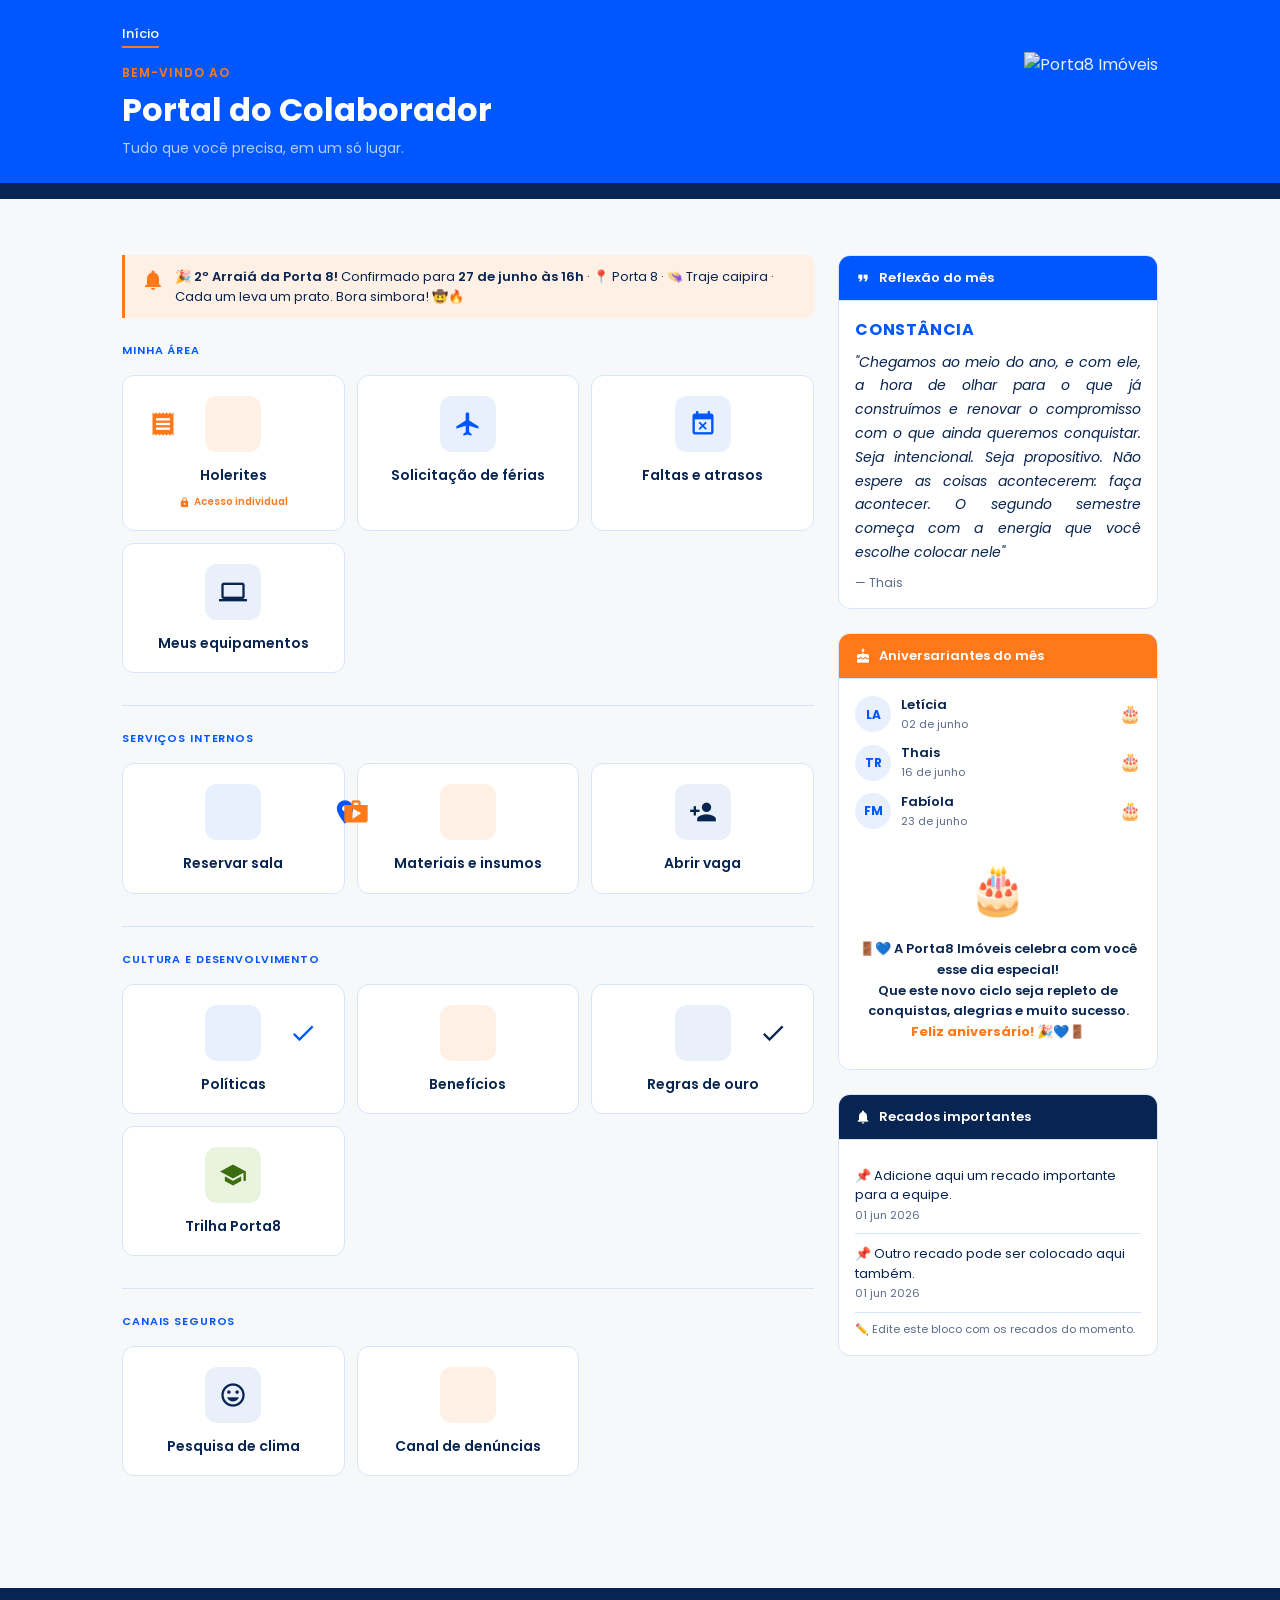
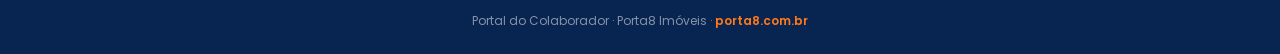
==== index.html @ c378df8f "Update index.html" ====
<!DOCTYPE html>
<html lang="pt-BR">
<head>
  <meta charset="UTF-8">
  <meta name="viewport" content="width=device-width, initial-scale=1.0">
  <title>Portal do Colaborador · Porta8 Imóveis</title>
  <link rel="stylesheet" href="assets/style.css">
  <link href="https://fonts.googleapis.com/icon?family=Material+Icons" rel="stylesheet">
</head>
<body>

<div class="hero">
  <div class="container" style="padding-top:0; padding-bottom:0; display:flex; align-items:center; justify-content:space-between;">
    <div>
      <div class="nav-links" style="margin-bottom:1rem;">
        <a href="index.html" class="active" style="color:#fff; font-size:13px; font-weight:500; text-decoration:none; border-bottom: 2px solid var(--laranja); padding-bottom:2px;">Início</a>
      </div>
      <div class="hero-eyebrow">Bem-vindo ao</div>
      <div class="hero-title">Portal do Colaborador</div>
      <div class="hero-sub">Tudo que você precisa, em um só lugar.</div>
    </div>
    <img src="assets/logo-branca.png" alt="Porta8 Imóveis" style="height:80px; opacity:0.9;">
  </div>
</div>
<div class="quick-bar">
</div>

<div class="container">

  <div style="display: grid; grid-template-columns: 1fr 320px; gap: 1.5rem; align-items: start; margin-top: 1.5rem;">

    <!-- COLUNA PRINCIPAL -->
    <div>

      <!-- AVISO -->
      <div class="aviso">
        <span class="material-icons aviso-icon">notifications</span>
        <div class="aviso-text">
          <strong>🎉 2º Arraiá da Porta 8!</strong> Confirmado para <strong>27 de junho às 16h</strong> · 📍 Porta 8 · 👒 Traje caipira · Cada um leva um prato. Bora simbora! 🤠🔥
        </div>
      </div>

      <!-- MINHA ÁREA -->
      <div class="section-label">Minha área</div>
      <div class="cards-grid">
        <a href="pages/holerites.html" class="card">
          <div class="card-icon laranja"><span class="material-icons">receipt_long</span></div>
          <div class="card-title">Holerites</div>
          <div class="card-badge"><span class="material-icons" style="font-size:11px;">lock</span> Acesso individual</div>
        </a>
        <a href="pages/ferias.html" class="card">
          <div class="card-icon azul"><span class="material-icons">flight</span></div>
          <div class="card-title">Solicitação de férias</div>
        </a>
        <a href="pages/ausencias.html" class="card">
          <div class="card-icon azul"><span class="material-icons">event_busy</span></div>
          <div class="card-title">Faltas e atrasos</div>
        </a>
        <a href="pages/equipamentos.html" class="card">
          <div class="card-icon marinho"><span class="material-icons">laptop</span></div>
          <div class="card-title">Meus equipamentos</div>
        </a>
      </div>

      <div class="divider"></div>

      <!-- SERVIÇOS -->
      <div class="section-label">Serviços internos</div>
      <div class="cards-grid">
        <a href="pages/sala.html" class="card">
          <div class="card-icon azul"><span class="material-icons">meeting_room</span></div>
          <div class="card-title">Reservar sala</div>
        </a>
        <a href="pages/materiais.html" class="card">
          <div class="card-icon laranja"><span class="material-icons">shopping_bag</span></div>
          <div class="card-title">Materiais e insumos</div>
        </a>
        <a href="pages/vaga.html" class="card">
          <div class="card-icon marinho"><span class="material-icons">person_add</span></div>
          <div class="card-title">Abrir vaga</div>
        </a>
      </div>

      <div class="divider"></div>

      <!-- CULTURA -->
      <div class="section-label">Cultura e desenvolvimento</div>
      <div class="cards-grid">
        <a href="pages/politicas.html" class="card">
          <div class="card-icon azul"><span class="material-icons">fact_check</span></div>
          <div class="card-title">Políticas</div>
        </a>
        <a href="pages/beneficios.html" class="card">
          <div class="card-icon laranja"><span class="material-icons">volunteer_activism</span></div>
          <div class="card-title">Benefícios</div>
        </a>
        <a href="pages/regras.html" class="card">
          <div class="card-icon marinho"><span class="material-icons">fact_check</span></div>
          <div class="card-title">Regras de ouro</div>
        </a>
        <a href="pages/trilha.html" class="card">
          <div class="card-icon verde"><span class="material-icons">school</span></div>
          <div class="card-title">Trilha Porta8</div>
        </a>
      </div>

      <div class="divider"></div>

      <!-- CANAIS SEGUROS -->
      <div class="section-label">Canais seguros</div>
      <div class="cards-grid">
        <a href="pages/clima.html" class="card">
          <div class="card-icon marinho"><span class="material-icons">mood</span></div>
          <div class="card-title">Pesquisa de clima</div>
        </a>
        <a href="pages/denuncia.html" class="card">
          <div class="card-icon laranja"><span class="material-icons">campaign</span></div>
          <div class="card-title">Canal de denúncias</div>
        </a>
      </div>

    </div>

    <!-- SIDEBAR -->
    <div style="display: flex; flex-direction: column; gap: 12px;">

      <!-- REFLEXÃO DO MÊS -->
      <div class="widget">
        <div class="widget-header azul">
          <span class="material-icons" style="font-size:16px;">format_quote</span>
          <span class="widget-title">Reflexão do mês</span>
        </div>
        <div class="widget-body">
          <p style="font-size:16px; font-weight:700; color:var(--azul); margin-bottom:8px; text-transform:uppercase; letter-spacing:0.05em;">Constância</p>
          <p style="font-style: italic; color: var(--marinho); font-size: 14px; line-height: 1.7; margin-bottom: 8px; text-align: justify;">
            "Chegamos ao meio do ano, e com ele, a hora de olhar para o que já construímos e renovar o compromisso com o que ainda queremos conquistar. Seja intencional. Seja propositivo. Não espere as coisas acontecerem: faça acontecer. O segundo semestre começa com a energia que você escolhe colocar nele"
          </p>
          <p style="font-size: 12px; color: var(--texto-secundario);">— Thais</p>
        </div>
      </div>

      <!-- ANIVERSARIANTES -->
      <div class="widget">
        <div class="widget-header laranja">
          <span class="material-icons" style="font-size:16px;">cake</span>
          <span class="widget-title">Aniversariantes do mês</span>
        </div>
        <div class="widget-body">
          <div class="aniv-list">
            <div class="aniv-item">
  <div class="aniv-avatar">LA</div>
  <div class="aniv-info">
    <div class="aniv-nome">Letícia</div>
    <div class="aniv-data">02 de junho</div>
  </div>
  <span class="aniv-bolo">🎂</span>
</div>
<div class="aniv-item">
  <div class="aniv-avatar">TR</div>
  <div class="aniv-info">
    <div class="aniv-nome">Thais</div>
    <div class="aniv-data">16 de junho</div>
  </div>
  <span class="aniv-bolo">🎂</span>
</div>
<div class="aniv-item">
  <div class="aniv-avatar">FM</div>
  <div class="aniv-info">
    <div class="aniv-nome">Fabíola</div>
    <div class="aniv-data">23 de junho</div>
  </div>
  <span class="aniv-bolo">🎂</span>
</div>
          <div style="text-align:center; margin-top:12px;">
  <div style="font-size:48px; margin-bottom:10px;">🎂</div>
  <p style="font-size:13px; color:var(--marinho); font-weight:600; line-height:1.6;">
    🚪💙 A Porta8 Imóveis celebra com você esse dia especial!<br>
    Que este novo ciclo seja repleto de conquistas, alegrias e muito sucesso.<br>
    <span style="color:var(--laranja); font-weight:700;">Feliz aniversário! 🎉💙🚪</span>
  </p>
</div>
  </p>
</div>
        </div>
      </div>

      <!-- RECADOS -->
      <div class="widget">
        <div class="widget-header marinho">
          <span class="material-icons" style="font-size:16px;">notifications</span>
          <span class="widget-title">Recados importantes</span>
        </div>
        <div class="widget-body">
          <div class="recado-item">
            <div>📌 Adicione aqui um recado importante para a equipe.</div>
            <div class="recado-data">01 jun 2026</div>
          </div>
          <div class="recado-item">
            <div>📌 Outro recado pode ser colocado aqui também.</div>
            <div class="recado-data">01 jun 2026</div>
          </div>
          <p style="font-size: 11px; color: var(--texto-secundario); margin-top: 8px;">✏️ Edite este bloco com os recados do momento.</p>
        </div>
      </div>

    </div>
  </div>

</div>

<div class="footer">
  Portal do Colaborador · Porta8 Imóveis · <a href="https://www.porta8.com.br" target="_blank">porta8.com.br</a>
</div>

</body>
</html>
---- assets/style.css ----
@import url('https://fonts.googleapis.com/css2?family=Poppins:wght@400;500;600;700&display=swap');

*, *::before, *::after { box-sizing: border-box; margin: 0; padding: 0; }

:root {
  --azul: #0057FF;
  --laranja: #FF791A;
  --marinho: #082450;
  --cinza-claro: #F7F8FA;
  --azul-claro: #C6D7FB;
  --azul-medio: #E8EFFD;
  --laranja-claro: #FFF0E6;
  --texto: #082450;
  --texto-secundario: #5A6B8A;
  --borda: #D8E4FC;
  --radius: 12px;
  --radius-sm: 8px;
}

body {
  font-family: 'Poppins', sans-serif;
  background: var(--cinza-claro);
  color: var(--texto);
  min-height: 100vh;
}

/* NAV */
.nav {
  background: var(--azul);
  padding: 0 2rem;
  display: flex;
  align-items: center;
  justify-content: flex-start;
  gap: 2rem;
  height: 64px;
  position: sticky;
  top: 0;
  z-index: 100;
}

.nav-logo img { height: 36px; max-width: 120px; object-fit: contain; }

.nav-links { display: flex; gap: 2rem; }
.nav-links a {
  color: rgba(255,255,255,0.85);
  text-decoration: none;
  font-size: 13px;
  font-weight: 500;
  transition: color 0.2s;
}
.nav-links a:hover { color: #fff; }
.nav-links a.active { color: #fff; border-bottom: 2px solid var(--laranja); padding-bottom: 2px; }

.nav-right { display: flex; align-items: center; gap: 12px; margin-left: auto; }
.nav-label { color: rgba(255,255,255,0.7); font-size: 12px; }

/* HERO */
.hero {
  background: var(--azul);
  padding: 1.5rem 2rem;
  color: #fff;
}
.hero-eyebrow { color: var(--laranja); font-size: 12px; font-weight: 600; text-transform: uppercase; letter-spacing: 0.08em; margin-bottom: 8px; }
.hero-title { font-size: 2rem; font-weight: 700; line-height: 1.25; margin-bottom: 8px; }
.hero-sub { color: rgba(255,255,255,0.7); font-size: 14px; }

/* CARDS RÁPIDOS */
.quick-bar {
  background: var(--marinho);
  padding: 0.5rem 2rem;
  display: flex;
  gap: 10px;
  flex-wrap: wrap;
}
.quick-btn {
  background: rgba(255,255,255,0.1);
  color: #fff;
  border: 1px solid rgba(255,255,255,0.2);
  border-radius: 20px;
  padding: 6px 16px;
  font-size: 12px;
  font-weight: 600;
  font-family: 'Poppins', sans-serif;
  cursor: pointer;
  text-decoration: none;
  transition: background 0.2s;
  display: inline-flex;
  align-items: center;
  gap: 6px;
}
.quick-btn:hover { background: rgba(255,255,255,0.2); }
.quick-btn.destaque { background: var(--laranja); border-color: var(--laranja); }

/* CONTENT */
.container { max-width: 1100px; margin: 0 auto; padding: 2rem; }

.section-label {
  font-size: 11px;
  font-weight: 600;
  color: var(--azul);
  text-transform: uppercase;
  letter-spacing: 0.08em;
  margin-bottom: 1rem;
}

/* GRID DE CARDS */
.cards-grid {
  display: grid;
  grid-template-columns: repeat(auto-fill, minmax(200px, 1fr));
  gap: 12px;
  margin-bottom: 2rem;
}

.card {
  background: #fff;
  border-radius: var(--radius);
  border: 1px solid var(--borda);
  padding: 1.25rem;
  text-decoration: none;
  color: var(--texto);
  display: flex;
  flex-direction: column;
  align-items: center;
  text-align: center;
  gap: 10px;
  transition: border-color 0.2s, transform 0.15s;
  cursor: pointer;
}
.card:hover { border-color: var(--azul); transform: translateY(-2px); }

.card-icon {
  width: 56px;
  height: 56px;
  border-radius: 12px;
  display: flex;
  align-items: center;
  justify-content: center;
  font-size: 28px;
  margin-bottom: 4px;
}
.card-icon .material-icons { font-size: 28px; }
.card-icon.azul { background: var(--azul-medio); color: var(--azul); }
.card-icon.laranja { background: var(--laranja-claro); color: var(--laranja); }
.card-icon.marinho { background: #EAF0FA; color: var(--marinho); }
.card-icon.verde { background: #EAF3DE; color: #3B6D11; }

.card-title { font-size: 14px; font-weight: 600; color: var(--marinho); line-height: 1.3; }
.card-desc { font-size: 12px; color: var(--texto-secundario); line-height: 1.5; }
.card-badge {
  display: inline-flex;
  align-items: center;
  gap: 4px;
  font-size: 10px;
  font-weight: 600;
  color: var(--laranja);
  margin-top: auto;
}

/* AVISO */
.aviso {
  background: var(--laranja-claro);
  border-left: 3px solid var(--laranja);
  border-radius: 0 var(--radius-sm) var(--radius-sm) 0;
  padding: 12px 16px;
  margin-bottom: 1.5rem;
  display: flex;
  align-items: flex-start;
  gap: 10px;
}
.aviso-icon { color: var(--laranja); font-size: 18px; margin-top: 1px; flex-shrink: 0; }
.aviso-text { font-size: 13px; color: var(--marinho); line-height: 1.5; }
.aviso-text strong { font-weight: 600; }

/* DIVIDER */
.divider { height: 1px; background: var(--borda); margin: 1.5rem 0; }

/* WIDGET */
.widget {
  background: #fff;
  border-radius: var(--radius);
  border: 1px solid var(--borda);
  overflow: hidden;
  margin-bottom: 12px;
}
.widget-header {
  padding: 12px 16px;
  display: flex;
  align-items: center;
  gap: 8px;
  border-bottom: 1px solid var(--borda);
}
.widget-header.azul { background: var(--azul); color: #fff; }
.widget-header.laranja { background: var(--laranja); color: #fff; }
.widget-header.marinho { background: var(--marinho); color: #fff; }
.widget-title { font-size: 13px; font-weight: 600; }
.widget-body { padding: 16px; font-size: 13px; color: var(--texto-secundario); line-height: 1.6; }

/* ANIVERSARIANTES */
.aniv-list { display: flex; flex-direction: column; gap: 10px; }
.aniv-item { display: flex; align-items: center; gap: 10px; }
.aniv-avatar {
  width: 36px; height: 36px; border-radius: 50%;
  background: var(--azul-medio); color: var(--azul);
  display: flex; align-items: center; justify-content: center;
  font-size: 12px; font-weight: 700; flex-shrink: 0;
}
.aniv-info { flex: 1; }
.aniv-nome { font-size: 13px; font-weight: 600; color: var(--marinho); }
.aniv-data { font-size: 11px; color: var(--texto-secundario); }
.aniv-bolo { font-size: 18px; }

/* RECADO */
.recado-item {
  padding: 10px 0;
  border-bottom: 1px solid var(--borda);
  font-size: 13px;
  color: var(--texto);
  line-height: 1.5;
}
.recado-item:last-child { border-bottom: none; padding-bottom: 0; }
.recado-data { font-size: 11px; color: var(--texto-secundario); margin-top: 2px; }

/* FOOTER */
.footer {
  background: var(--marinho);
  color: rgba(255,255,255,0.5);
  text-align: center;
  padding: 1.5rem;
  font-size: 12px;
  margin-top: 3rem;
}
.footer a { color: var(--laranja); text-decoration: none; font-weight: 600; }

/* PAGE HEADER */
.page-header {
  background: var(--azul);
  padding: 2rem;
  color: #fff;
}
.page-header h1 { font-size: 1.5rem; font-weight: 700; margin-bottom: 4px; }
.page-header p { color: rgba(255,255,255,0.7); font-size: 13px; }
.breadcrumb { font-size: 12px; color: rgba(255,255,255,0.5); margin-bottom: 8px; }
.breadcrumb a { color: rgba(255,255,255,0.7); text-decoration: none; }
.breadcrumb a:hover { color: #fff; }

/* FORM EMBED */
.form-wrap {
  background: #fff;
  border-radius: var(--radius);
  border: 1px solid var(--borda);
  overflow: hidden;
}
.form-wrap iframe { display: block; width: 100%; border: none; }

/* POLITICAS */
.politica-item {
  background: #fff;
  border-radius: var(--radius);
  border: 1px solid var(--borda);
  padding: 1.25rem;
  margin-bottom: 10px;
  display: flex;
  align-items: center;
  gap: 14px;
  text-decoration: none;
  color: var(--texto);
  transition: border-color 0.2s;
}
.politica-item:hover { border-color: var(--azul); }
.politica-icon { color: var(--azul); font-size: 24px; flex-shrink: 0; }
.politica-title { font-size: 14px; font-weight: 600; color: var(--marinho); }
.politica-desc { font-size: 12px; color: var(--texto-secundario); margin-top: 2px; }

/* BENEFICIO */
.beneficio-card {
  background: #fff;
  border-radius: var(--radius);
  border: 1px solid var(--borda);
  padding: 1.5rem;
  display: flex;
  gap: 16px;
  align-items: flex-start;
  margin-bottom: 12px;
}
.beneficio-icon {
  width: 48px; height: 48px;
  border-radius: 12px;
  background: var(--azul-medio);
  color: var(--azul);
  display: flex; align-items: center; justify-content: center;
  font-size: 22px;
  flex-shrink: 0;
}
.beneficio-icon.laranja { background: var(--laranja-claro); color: var(--laranja); }
.beneficio-title { font-size: 15px; font-weight: 600; color: var(--marinho); margin-bottom: 4px; }
.beneficio-text { font-size: 13px; color: var(--texto-secundario); line-height: 1.6; }

/* REGRAS */
.regra-item {
  background: #fff;
  border-radius: var(--radius);
  border: 1px solid var(--borda);
  padding: 1.25rem 1.5rem;
  margin-bottom: 10px;
  display: flex;
  gap: 14px;
  align-items: flex-start;
}
.regra-num {
  min-width: 32px; height: 32px;
  background: var(--azul);
  color: #fff;
  border-radius: 50%;
  display: flex; align-items: center; justify-content: center;
  font-size: 13px;
  font-weight: 700;
  flex-shrink: 0;
}
.regra-title { font-size: 14px; font-weight: 600; color: var(--marinho); margin-bottom: 4px; }
.regra-text { font-size: 13px; color: var(--texto-secundario); line-height: 1.6; }

/* TRILHA */
.curso-card {
  background: #fff;
  border-radius: var(--radius);
  border: 1px solid var(--borda);
  padding: 1.25rem;
  display: flex;
  gap: 14px;
  align-items: center;
  text-decoration: none;
  color: var(--texto);
  margin-bottom: 10px;
  transition: border-color 0.2s;
}
.curso-card:hover { border-color: var(--azul); }
.curso-icon { color: var(--azul); font-size: 22px; flex-shrink: 0; }
.curso-title { font-size: 14px; font-weight: 600; color: var(--marinho); }
.curso-plataforma { font-size: 12px; color: var(--texto-secundario); }
.curso-arrow { margin-left: auto; color: var(--azul); font-size: 18px; }

/* HOLERITE */
.holerite-info {
  background: var(--azul-medio);
  border-radius: var(--radius);
  padding: 1.5rem;
  margin-bottom: 1.5rem;
  display: flex;
  gap: 14px;
  align-items: flex-start;
}
.holerite-icon { color: var(--azul); font-size: 28px; flex-shrink: 0; }
.holerite-title { font-size: 15px; font-weight: 600; color: var(--marinho); margin-bottom: 4px; }
.holerite-text { font-size: 13px; color: var(--texto-secundario); line-height: 1.6; }

.btn-primary {
  background: var(--azul);
  color: #fff;
  border: none;
  border-radius: var(--radius-sm);
  padding: 12px 24px;
  font-size: 14px;
  font-weight: 600;
  font-family: 'Poppins', sans-serif;
  cursor: pointer;
  text-decoration: none;
  display: inline-flex;
  align-items: center;
  gap: 8px;
  transition: opacity 0.2s;
}
.btn-primary:hover { opacity: 0.9; }

.btn-laranja {
  background: var(--laranja);
  color: #fff;
  border: none;
  border-radius: var(--radius-sm);
  padding: 12px 24px;
  font-size: 14px;
  font-weight: 600;
  font-family: 'Poppins', sans-serif;
  cursor: pointer;
  text-decoration: none;
  display: inline-flex;
  align-items: center;
  gap: 8px;
  transition: opacity 0.2s;
}
.btn-laranja:hover { opacity: 0.9; }

/* SIDEBAR LAYOUT */
.layout-2col { display: grid; grid-template-columns: 1fr 320px; gap: 1.5rem; align-items: start; }
@media (max-width: 768px) { .layout-2col { grid-template-columns: 1fr; } .nav-links { display: none; } }
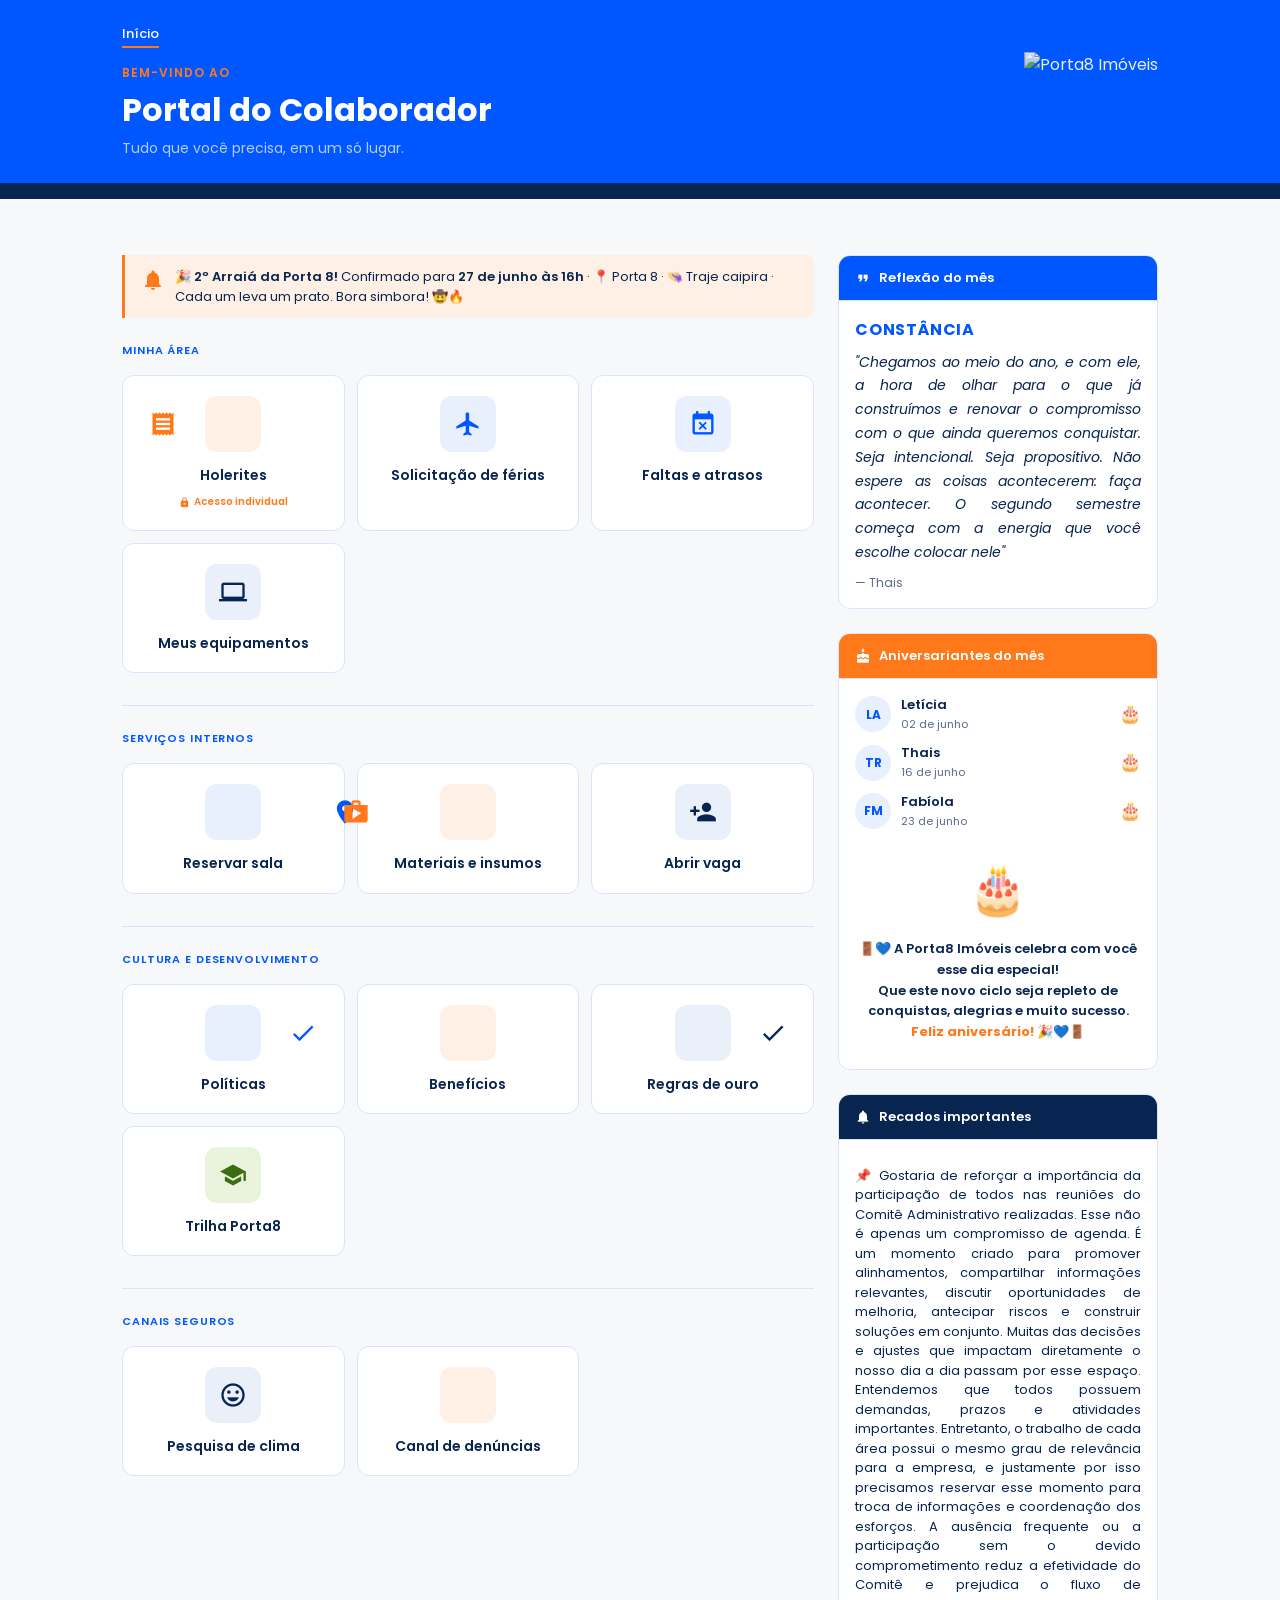
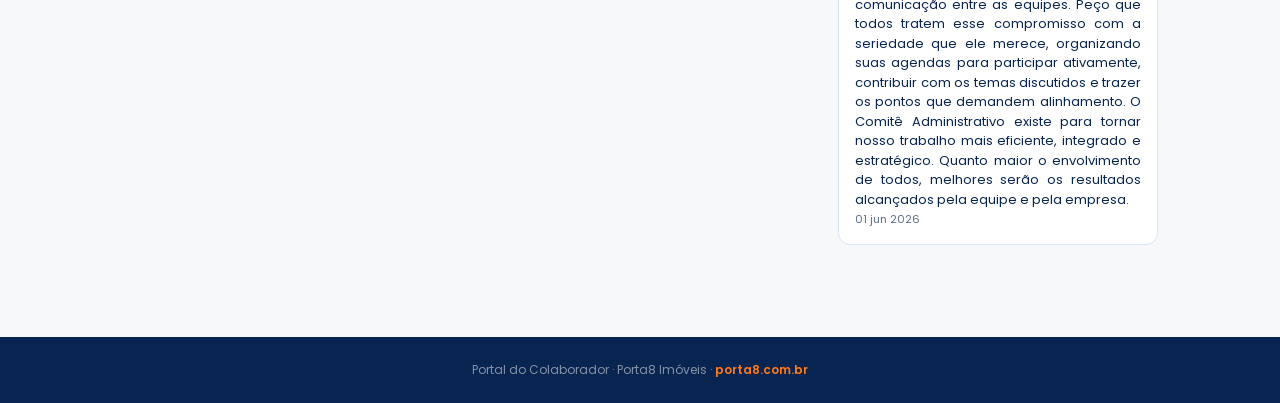
==== commit 728660a1: "Update index.html" ====
--- a/index.html
+++ b/index.html
@@ -19,7 +19,7 @@
       <div class="hero-title">Portal do Colaborador</div>
       <div class="hero-sub">Tudo que você precisa, em um só lugar.</div>
     </div>
-    <img src="assets/logo-branca.png" alt="Porta8 Imóveis" style="height:80px; opacity:0.9;">
+    <img src="assets/logo-branca (1).png" alt="Porta8 Imóveis" style="height:80px; opacity:0.9;">
   </div>
 </div>
 <div class="quick-bar">
@@ -192,14 +192,16 @@
         </div>
         <div class="widget-body">
           <div class="recado-item">
-            <div>📌 Adicione aqui um recado importante para a equipe.</div>
+            <div style="text-align: justify;">📌 Gostaria de reforçar a importância da participação de todos nas reuniões do Comitê Administrativo realizadas.
+
+Esse não é apenas um compromisso de agenda. É um momento criado para promover alinhamentos, compartilhar informações relevantes, discutir oportunidades de melhoria, antecipar riscos e construir soluções em conjunto. Muitas das decisões e ajustes que impactam diretamente o nosso dia a dia passam por esse espaço.
+Entendemos que todos possuem demandas, prazos e atividades importantes. Entretanto, o trabalho de cada área possui o mesmo grau de relevância para a empresa, e justamente por isso precisamos reservar esse momento para troca de informações e coordenação dos esforços.
+A ausência frequente ou a participação sem o devido comprometimento reduz a efetividade do Comitê e prejudica o fluxo de comunicação entre as equipes.
+Peço que todos tratem esse compromisso com a seriedade que ele merece, organizando suas agendas para participar ativamente, contribuir com os temas discutidos e trazer os pontos que demandem alinhamento.
+O Comitê Administrativo existe para tornar nosso trabalho mais eficiente, integrado e estratégico. Quanto maior o envolvimento de todos, melhores serão os resultados alcançados pela equipe e pela empresa.</div>
             <div class="recado-data">01 jun 2026</div>
           </div>
-          <div class="recado-item">
-            <div>📌 Outro recado pode ser colocado aqui também.</div>
-            <div class="recado-data">01 jun 2026</div>
-          </div>
-          <p style="font-size: 11px; color: var(--texto-secundario); margin-top: 8px;">✏️ Edite este bloco com os recados do momento.</p>
+          
         </div>
       </div>
 
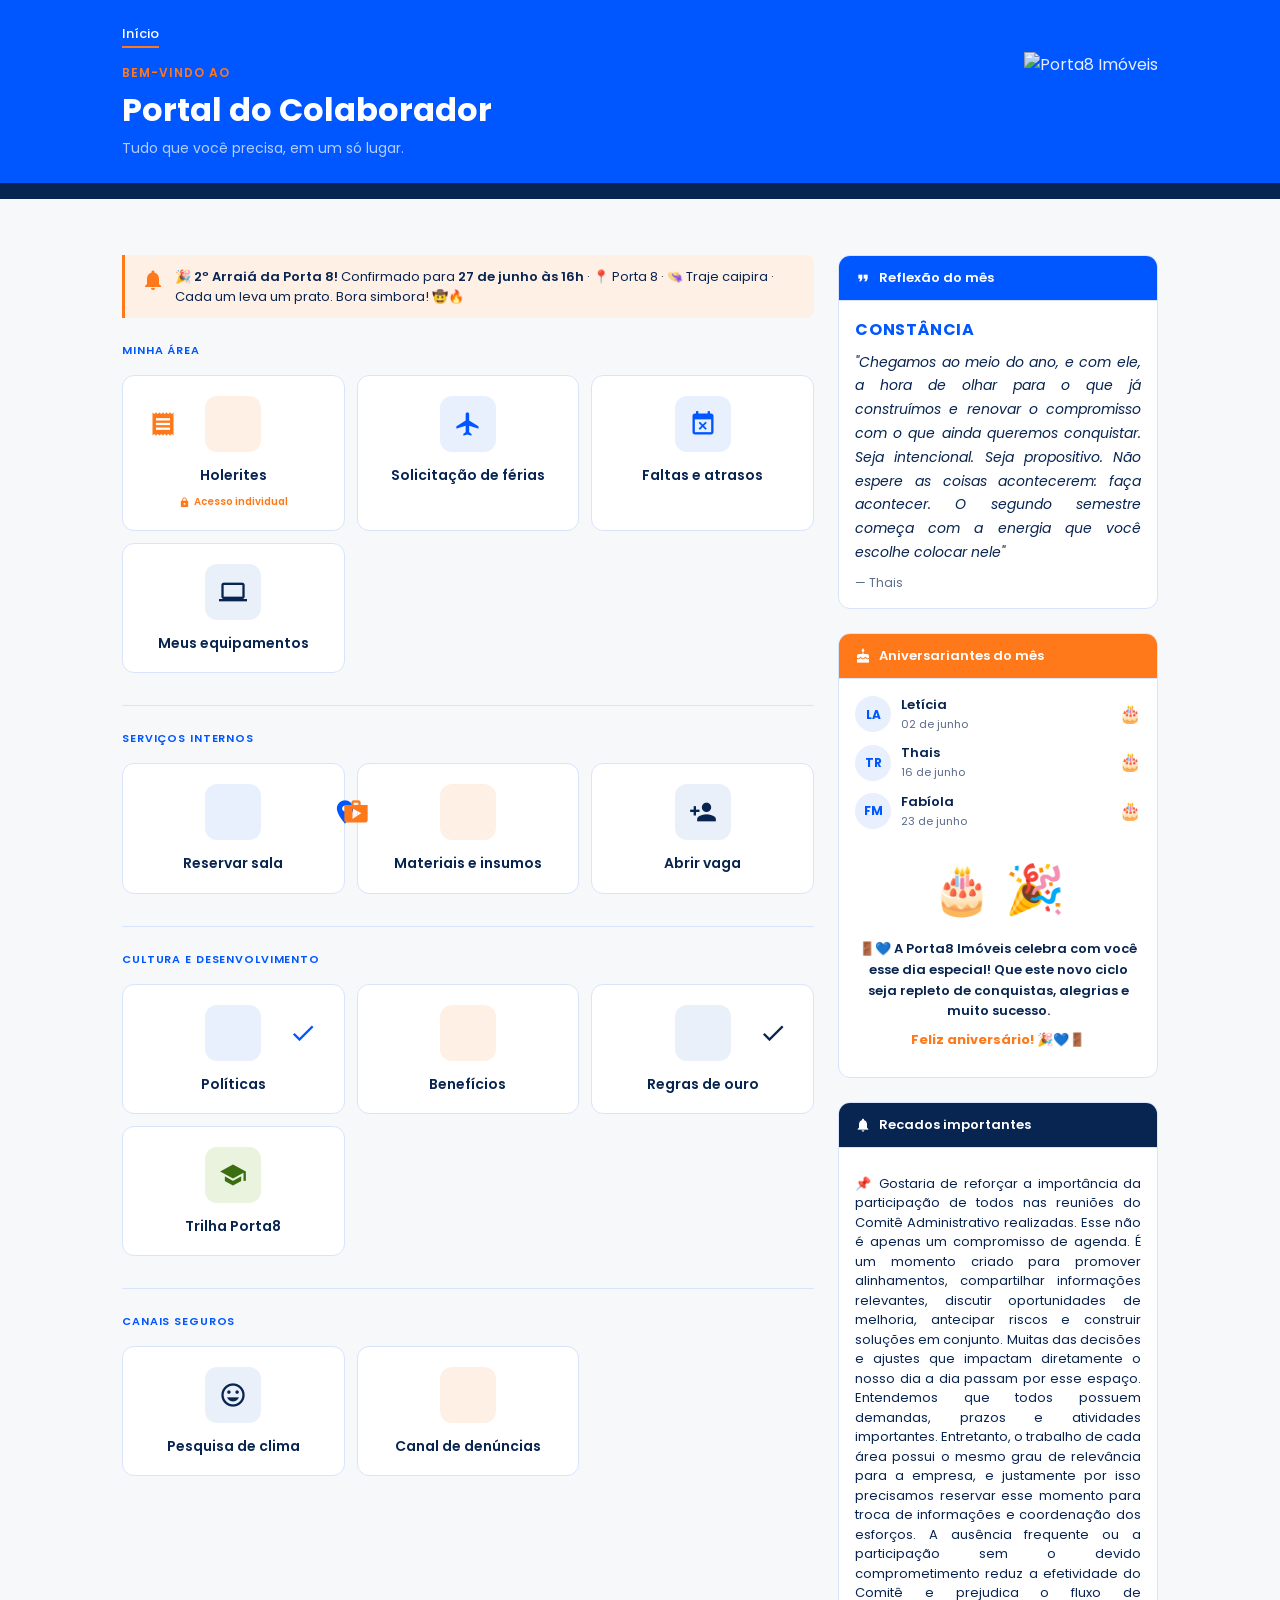
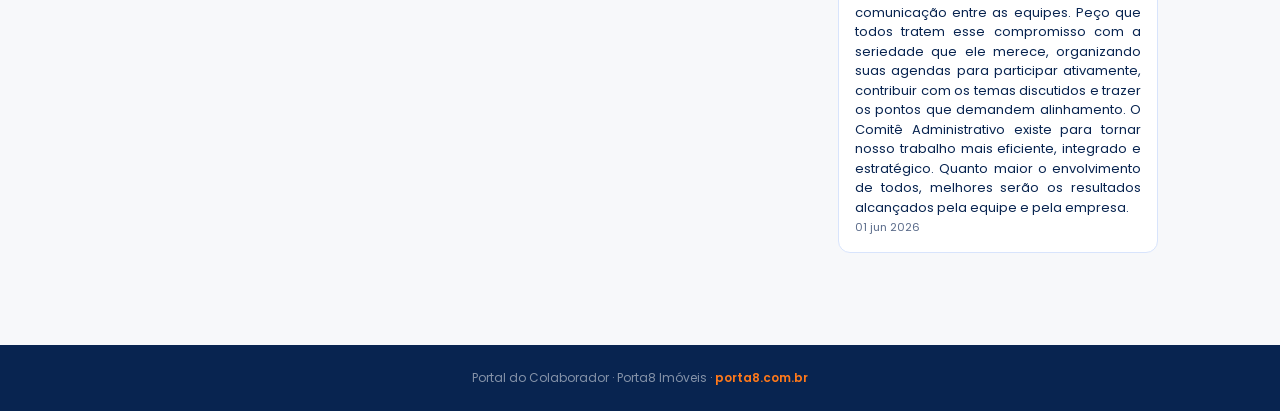
==== commit e13edc95: "Update index.html" ====
--- a/index.html
+++ b/index.html
@@ -172,12 +172,11 @@
   <span class="aniv-bolo">🎂</span>
 </div>
           <div style="text-align:center; margin-top:12px;">
-  <div style="font-size:48px; margin-bottom:10px;">🎂</div>
+  <div style="font-size:48px; margin-bottom:10px;">🎂 🎉 </div>
   <p style="font-size:13px; color:var(--marinho); font-weight:600; line-height:1.6;">
-    🚪💙 A Porta8 Imóveis celebra com você esse dia especial!<br>
-    Que este novo ciclo seja repleto de conquistas, alegrias e muito sucesso.<br>
-    <span style="color:var(--laranja); font-weight:700;">Feliz aniversário! 🎉💙🚪</span>
-  </p>
+  🚪💙 A Porta8 Imóveis celebra com você esse dia especial! Que este novo ciclo seja repleto de conquistas, alegrias e muito sucesso.
+</p>
+<p style="font-size:13px; font-weight:700; color:var(--laranja); text-align:center; margin-top:8px;">Feliz aniversário! 🎉💙🚪</p>
 </div>
   </p>
 </div>
@@ -193,11 +192,9 @@
         <div class="widget-body">
           <div class="recado-item">
             <div style="text-align: justify;">📌 Gostaria de reforçar a importância da participação de todos nas reuniões do Comitê Administrativo realizadas.
-
 Esse não é apenas um compromisso de agenda. É um momento criado para promover alinhamentos, compartilhar informações relevantes, discutir oportunidades de melhoria, antecipar riscos e construir soluções em conjunto. Muitas das decisões e ajustes que impactam diretamente o nosso dia a dia passam por esse espaço.
 Entendemos que todos possuem demandas, prazos e atividades importantes. Entretanto, o trabalho de cada área possui o mesmo grau de relevância para a empresa, e justamente por isso precisamos reservar esse momento para troca de informações e coordenação dos esforços.
-A ausência frequente ou a participação sem o devido comprometimento reduz a efetividade do Comitê e prejudica o fluxo de comunicação entre as equipes.
-Peço que todos tratem esse compromisso com a seriedade que ele merece, organizando suas agendas para participar ativamente, contribuir com os temas discutidos e trazer os pontos que demandem alinhamento.
+A ausência frequente ou a participação sem o devido comprometimento reduz a efetividade do Comitê e prejudica o fluxo de comunicação entre as equipes. Peço que todos tratem esse compromisso com a seriedade que ele merece, organizando suas agendas para participar ativamente, contribuir com os temas discutidos e trazer os pontos que demandem alinhamento.
 O Comitê Administrativo existe para tornar nosso trabalho mais eficiente, integrado e estratégico. Quanto maior o envolvimento de todos, melhores serão os resultados alcançados pela equipe e pela empresa.</div>
             <div class="recado-data">01 jun 2026</div>
           </div>
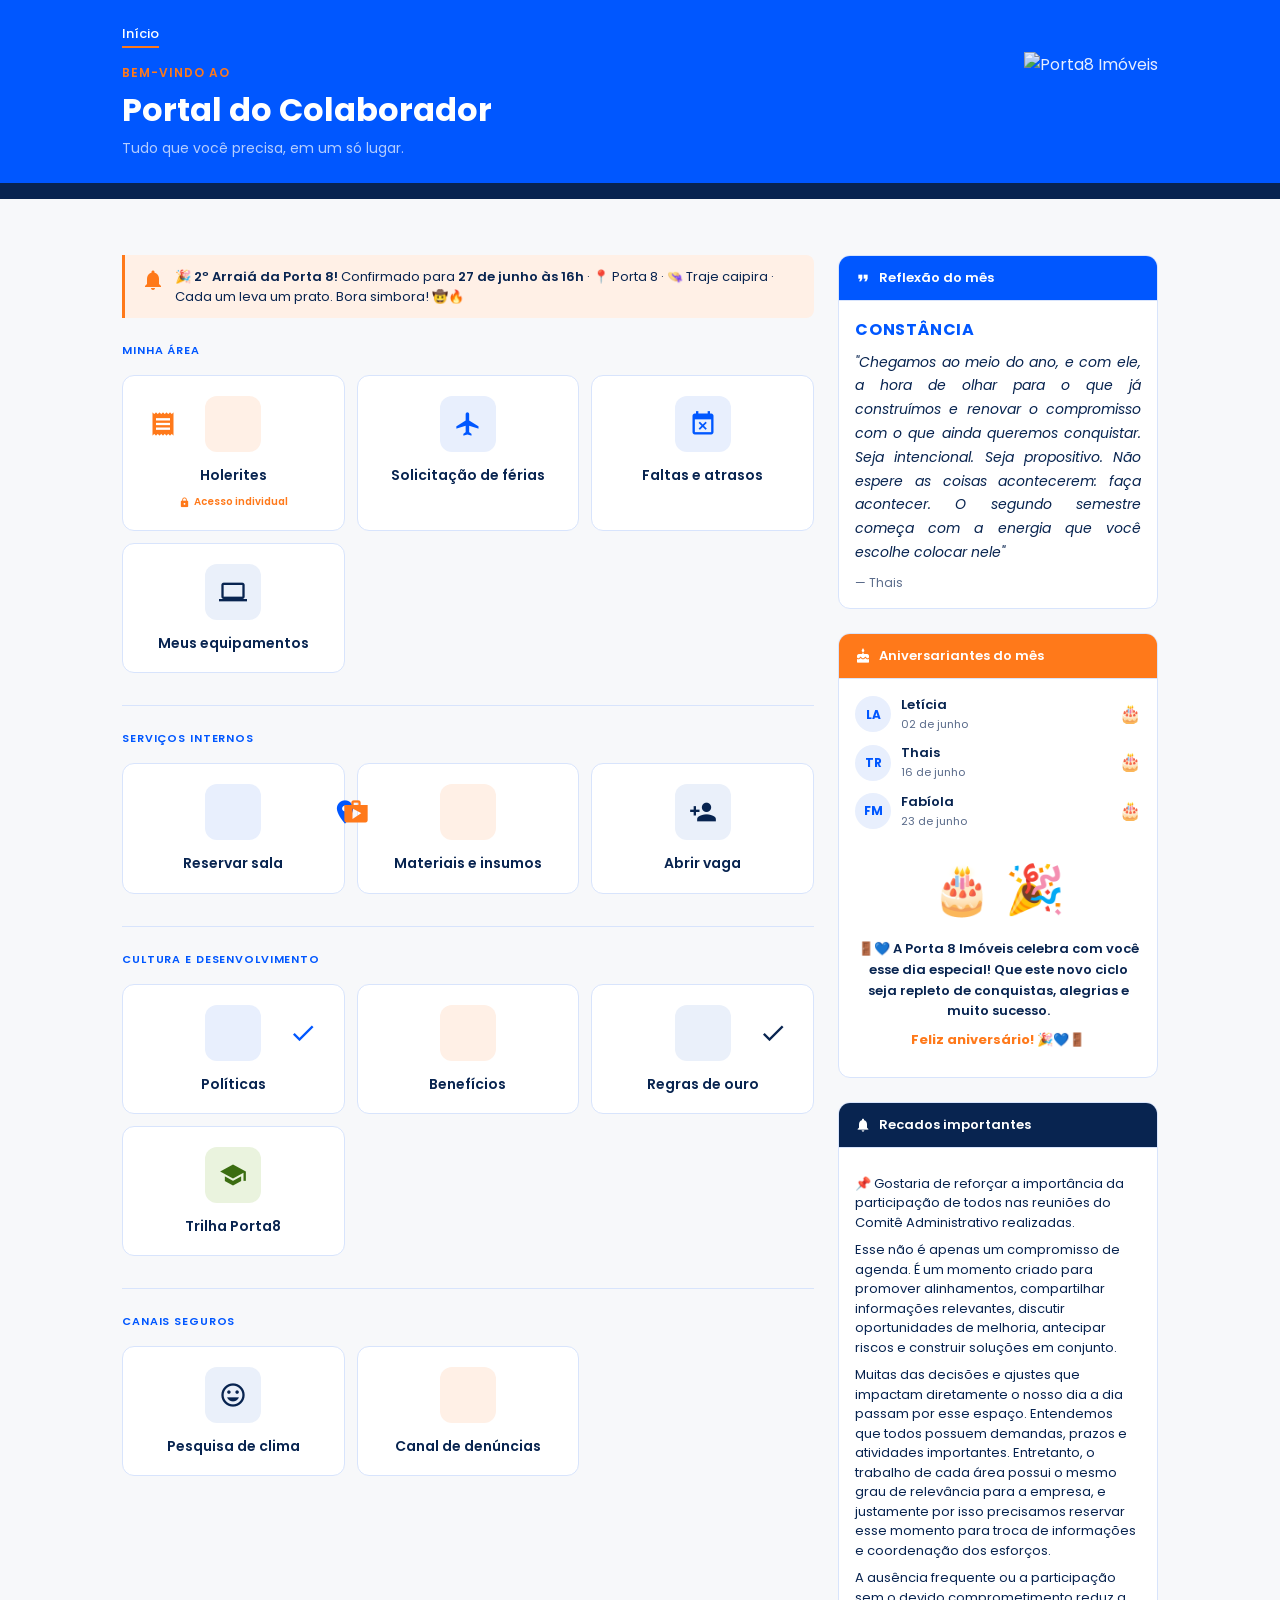
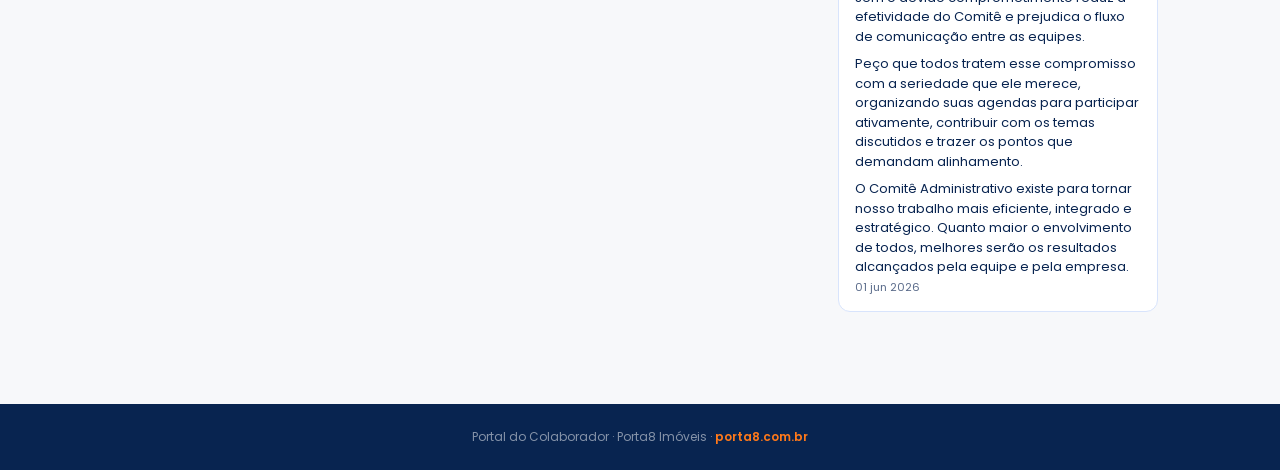
==== commit c8df3224: "Update index.html" ====
--- a/index.html
+++ b/index.html
@@ -174,7 +174,7 @@
           <div style="text-align:center; margin-top:12px;">
   <div style="font-size:48px; margin-bottom:10px;">🎂 🎉 </div>
   <p style="font-size:13px; color:var(--marinho); font-weight:600; line-height:1.6;">
-  🚪💙 A Porta8 Imóveis celebra com você esse dia especial! Que este novo ciclo seja repleto de conquistas, alegrias e muito sucesso.
+  🚪💙 A Porta 8 Imóveis celebra com você esse dia especial! Que este novo ciclo seja repleto de conquistas, alegrias e muito sucesso.
 </p>
 <p style="font-size:13px; font-weight:700; color:var(--laranja); text-align:center; margin-top:8px;">Feliz aniversário! 🎉💙🚪</p>
 </div>
@@ -191,11 +191,14 @@
         </div>
         <div class="widget-body">
           <div class="recado-item">
-            <div style="text-align: justify;">📌 Gostaria de reforçar a importância da participação de todos nas reuniões do Comitê Administrativo realizadas.
-Esse não é apenas um compromisso de agenda. É um momento criado para promover alinhamentos, compartilhar informações relevantes, discutir oportunidades de melhoria, antecipar riscos e construir soluções em conjunto. Muitas das decisões e ajustes que impactam diretamente o nosso dia a dia passam por esse espaço.
-Entendemos que todos possuem demandas, prazos e atividades importantes. Entretanto, o trabalho de cada área possui o mesmo grau de relevância para a empresa, e justamente por isso precisamos reservar esse momento para troca de informações e coordenação dos esforços.
-A ausência frequente ou a participação sem o devido comprometimento reduz a efetividade do Comitê e prejudica o fluxo de comunicação entre as equipes. Peço que todos tratem esse compromisso com a seriedade que ele merece, organizando suas agendas para participar ativamente, contribuir com os temas discutidos e trazer os pontos que demandem alinhamento.
-O Comitê Administrativo existe para tornar nosso trabalho mais eficiente, integrado e estratégico. Quanto maior o envolvimento de todos, melhores serão os resultados alcançados pela equipe e pela empresa.</div>
+            <div>
+              <p style="margin-bottom:8px;">📌 Gostaria de reforçar a importância da participação de todos nas reuniões do Comitê Administrativo realizadas.</p>
+              <p style="margin-bottom:8px;">Esse não é apenas um compromisso de agenda. É um momento criado para promover alinhamentos, compartilhar informações relevantes, discutir oportunidades de melhoria, antecipar riscos e construir soluções em conjunto.</p>
+              <p style="margin-bottom:8px;">Muitas das decisões e ajustes que impactam diretamente o nosso dia a dia passam por esse espaço. Entendemos que todos possuem demandas, prazos e atividades importantes. Entretanto, o trabalho de cada área possui o mesmo grau de relevância para a empresa, e justamente por isso precisamos reservar esse momento para troca de informações e coordenação dos esforços.</p>
+              <p style="margin-bottom:8px;">A ausência frequente ou a participação sem o devido comprometimento reduz a efetividade do Comitê e prejudica o fluxo de comunicação entre as equipes.</p>
+              <p style="margin-bottom:8px;">Peço que todos tratem esse compromisso com a seriedade que ele merece, organizando suas agendas para participar ativamente, contribuir com os temas discutidos e trazer os pontos que demandam alinhamento.</p>
+              <p>O Comitê Administrativo existe para tornar nosso trabalho mais eficiente, integrado e estratégico. Quanto maior o envolvimento de todos, melhores serão os resultados alcançados pela equipe e pela empresa.</p>
+            </div>
             <div class="recado-data">01 jun 2026</div>
           </div>
           
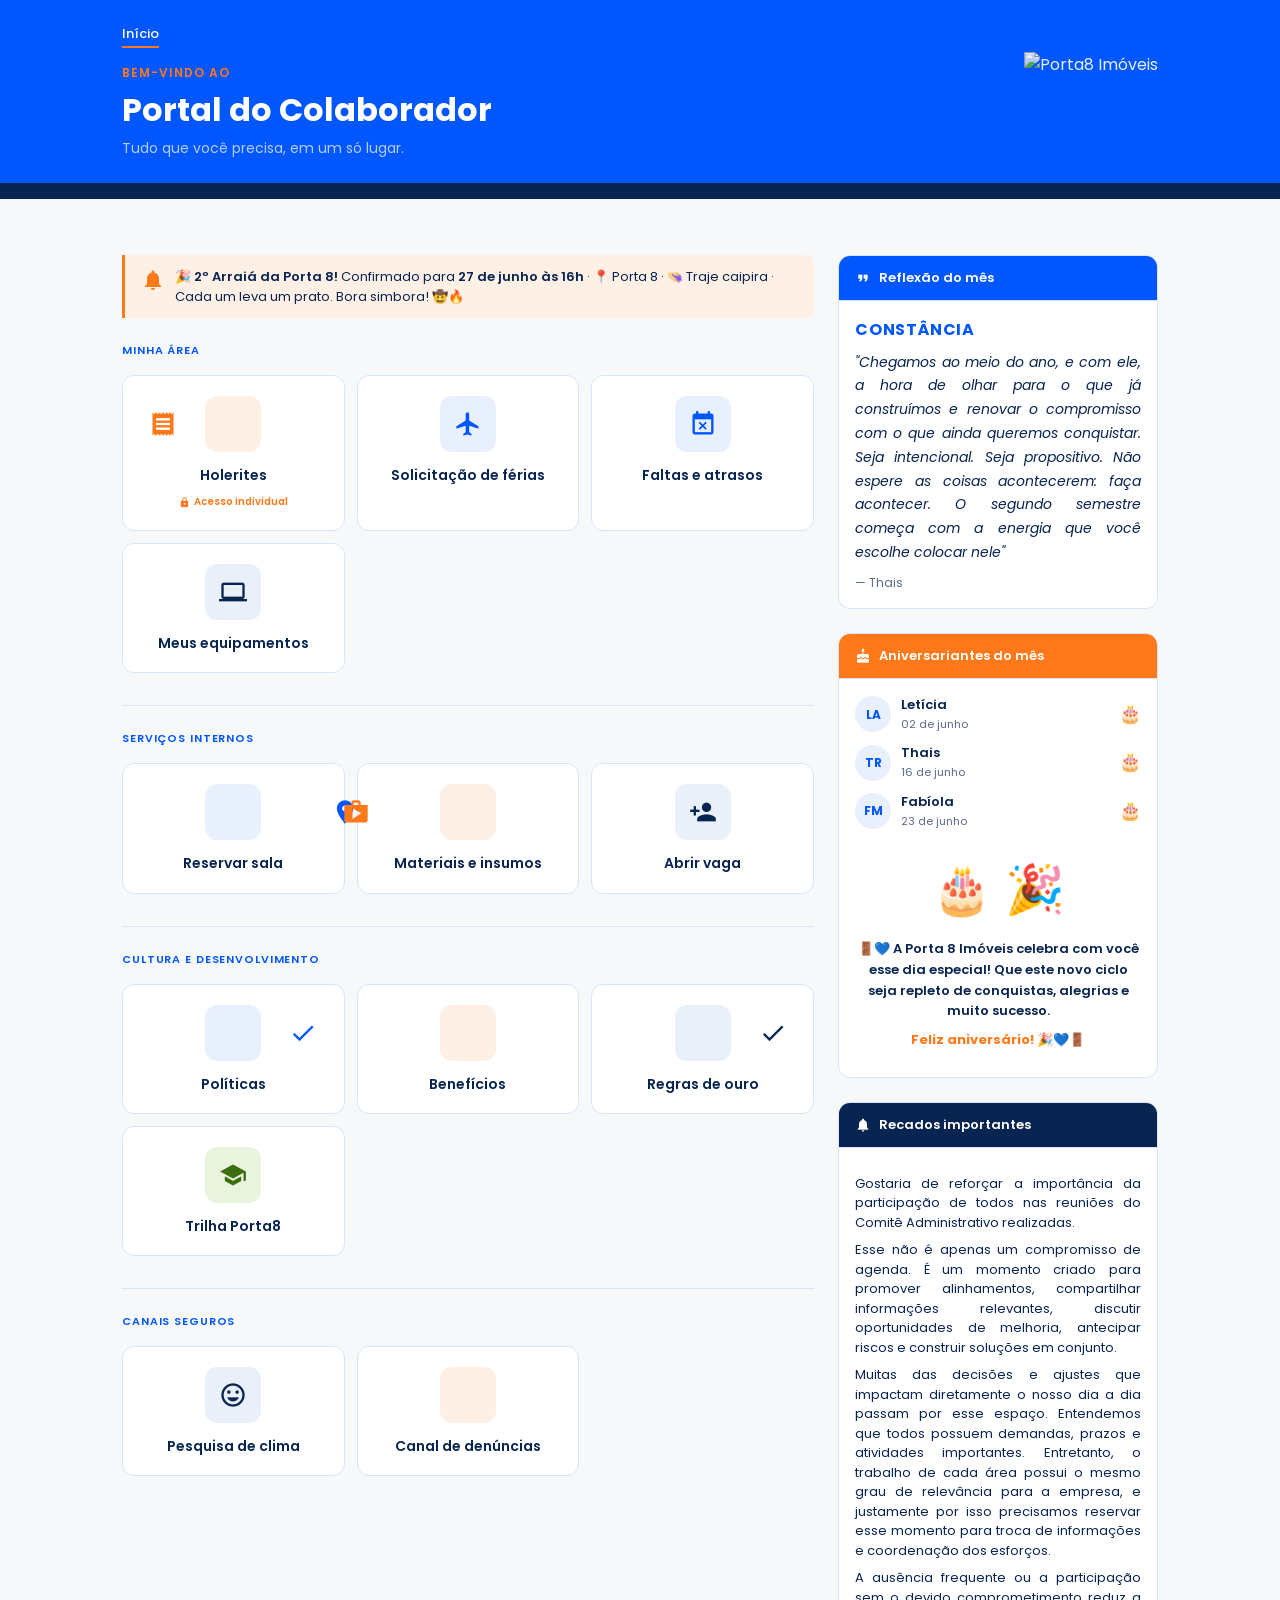
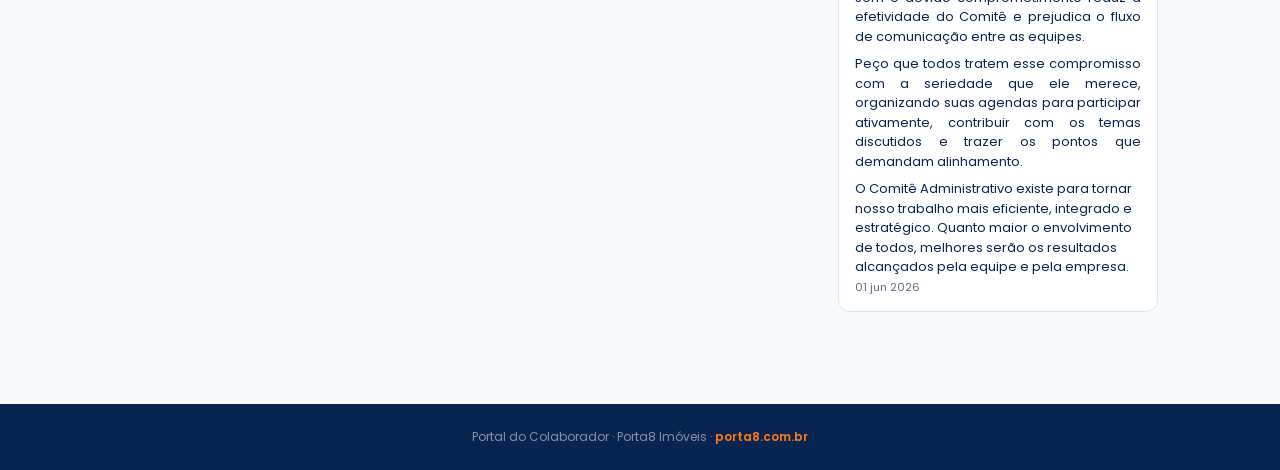
==== commit 46931376: "Update index.html" ====
--- a/index.html
+++ b/index.html
@@ -192,11 +192,11 @@
         <div class="widget-body">
           <div class="recado-item">
             <div>
-              <p style="margin-bottom:8px;">📌 Gostaria de reforçar a importância da participação de todos nas reuniões do Comitê Administrativo realizadas.</p>
-              <p style="margin-bottom:8px;">Esse não é apenas um compromisso de agenda. É um momento criado para promover alinhamentos, compartilhar informações relevantes, discutir oportunidades de melhoria, antecipar riscos e construir soluções em conjunto.</p>
-              <p style="margin-bottom:8px;">Muitas das decisões e ajustes que impactam diretamente o nosso dia a dia passam por esse espaço. Entendemos que todos possuem demandas, prazos e atividades importantes. Entretanto, o trabalho de cada área possui o mesmo grau de relevância para a empresa, e justamente por isso precisamos reservar esse momento para troca de informações e coordenação dos esforços.</p>
-              <p style="margin-bottom:8px;">A ausência frequente ou a participação sem o devido comprometimento reduz a efetividade do Comitê e prejudica o fluxo de comunicação entre as equipes.</p>
-              <p style="margin-bottom:8px;">Peço que todos tratem esse compromisso com a seriedade que ele merece, organizando suas agendas para participar ativamente, contribuir com os temas discutidos e trazer os pontos que demandam alinhamento.</p>
+              <p style="margin-bottom:8px; text-align:justify; hyphens:auto;">Gostaria de reforçar a importância da participação de todos nas reuniões do Comitê Administrativo realizadas.</p>
+              <p style="margin-bottom:8px; text-align:justify; hyphens:auto;">Esse não é apenas um compromisso de agenda. É um momento criado para promover alinhamentos, compartilhar informações relevantes, discutir oportunidades de melhoria, antecipar riscos e construir soluções em conjunto.</p>
+              <p style="margin-bottom:8px; text-align:justify; hyphens:auto;">Muitas das decisões e ajustes que impactam diretamente o nosso dia a dia passam por esse espaço. Entendemos que todos possuem demandas, prazos e atividades importantes. Entretanto, o trabalho de cada área possui o mesmo grau de relevância para a empresa, e justamente por isso precisamos reservar esse momento para troca de informações e coordenação dos esforços.</p>
+              <p style="margin-bottom:8px; text-align:justify; hyphens:auto;">A ausência frequente ou a participação sem o devido comprometimento reduz a efetividade do Comitê e prejudica o fluxo de comunicação entre as equipes.</p>
+              <p style="margin-bottom:8px; text-align:justify; hyphens:auto;">Peço que todos tratem esse compromisso com a seriedade que ele merece, organizando suas agendas para participar ativamente, contribuir com os temas discutidos e trazer os pontos que demandam alinhamento.</p>
               <p>O Comitê Administrativo existe para tornar nosso trabalho mais eficiente, integrado e estratégico. Quanto maior o envolvimento de todos, melhores serão os resultados alcançados pela equipe e pela empresa.</p>
             </div>
             <div class="recado-data">01 jun 2026</div>
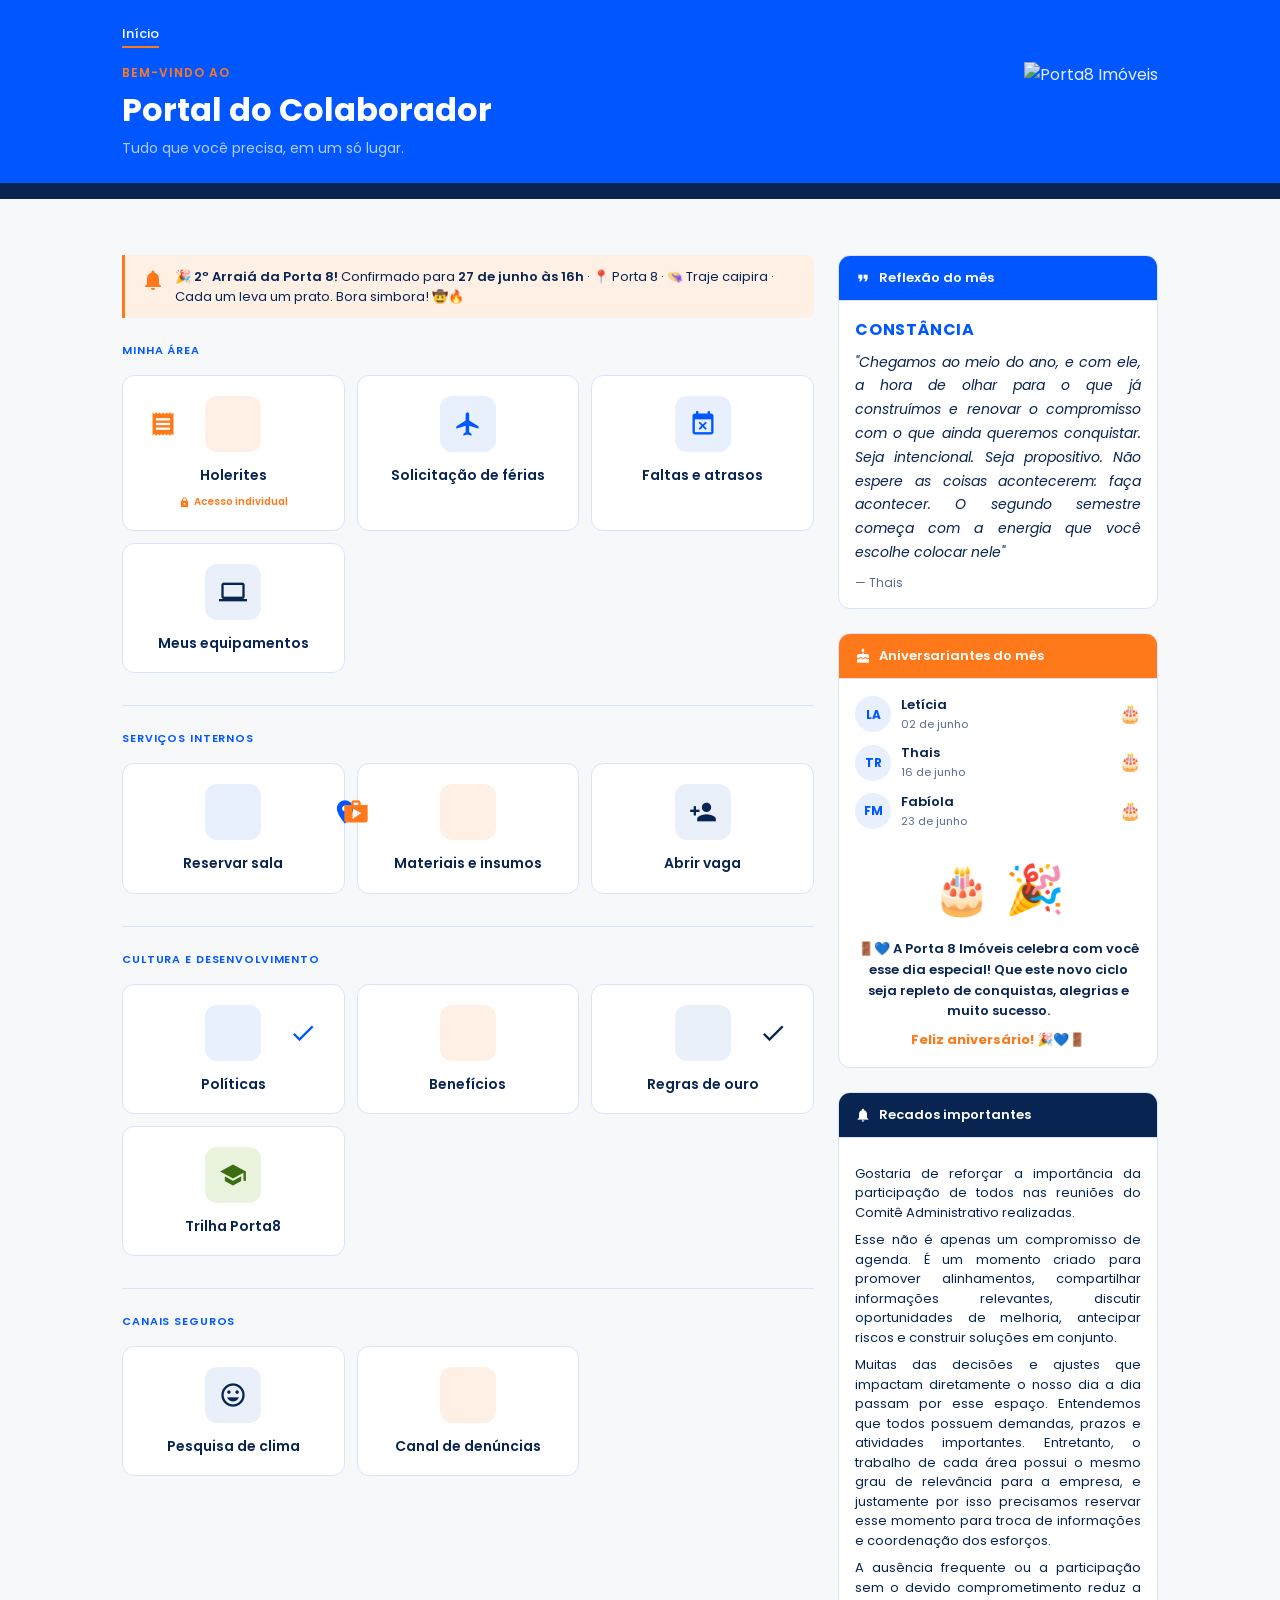
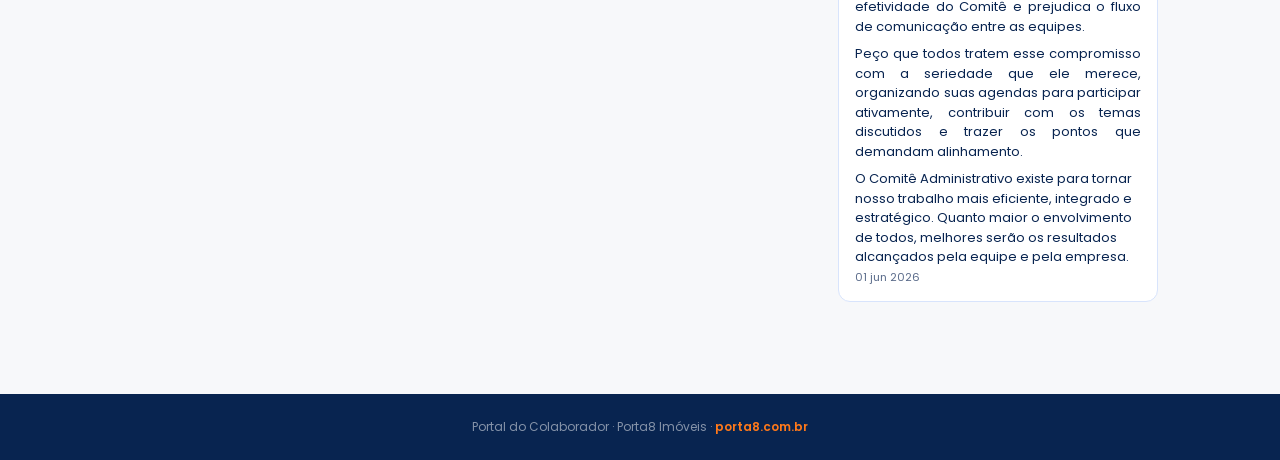
==== commit 939d2acb: "Update index.html" ====
--- a/index.html
+++ b/index.html
@@ -10,24 +10,27 @@
 <body>
 
 <div class="hero">
-  <div class="container" style="padding-top:0; padding-bottom:0; display:flex; align-items:center; justify-content:space-between;">
-    <div>
-      <div class="nav-links" style="margin-bottom:1rem;">
-        <a href="index.html" class="active" style="color:#fff; font-size:13px; font-weight:500; text-decoration:none; border-bottom: 2px solid var(--laranja); padding-bottom:2px;">Início</a>
-      </div>
-      <div class="hero-eyebrow">Bem-vindo ao</div>
-      <div class="hero-title">Portal do Colaborador</div>
-      <div class="hero-sub">Tudo que você precisa, em um só lugar.</div>
+  <div class="container" style="padding-top:0; padding-bottom:0;">
+    <div style="display:flex; align-items:center; justify-content:space-between; flex-wrap:wrap; gap:1rem;">
+      <div>
+        <div class="nav-links" style="margin-bottom:1rem;">
+          <a href="index.html" class="active" style="color:#fff; font-size:13px; font-weight:500; text-decoration:none; border-bottom: 2px solid var(--laranja); padding-bottom:2px;">Início</a>
+        </div>
+        <div class="hero-eyebrow">Bem-vindo ao</div>
+        <div class="hero-title">Portal do Colaborador</div>
+        <div class="hero-sub">Tudo que você precisa, em um só lugar.</div>
+      </div>
+      <img src="assets/logo-branca (1).png" alt="Porta8 Imóveis" style="height:60px; max-width:140px; object-fit:contain; opacity:0.9;">
     </div>
-    <img src="assets/logo-branca (1).png" alt="Porta8 Imóveis" style="height:80px; opacity:0.9;">
   </div>
 </div>
+
 <div class="quick-bar">
 </div>
 
 <div class="container">
 
-  <div style="display: grid; grid-template-columns: 1fr 320px; gap: 1.5rem; align-items: start; margin-top: 1.5rem;">
+  <div class="layout-2col" style="margin-top: 1.5rem;">
 
     <!-- COLUNA PRINCIPAL -->
     <div>
@@ -148,38 +151,37 @@
         <div class="widget-body">
           <div class="aniv-list">
             <div class="aniv-item">
-  <div class="aniv-avatar">LA</div>
-  <div class="aniv-info">
-    <div class="aniv-nome">Letícia</div>
-    <div class="aniv-data">02 de junho</div>
-  </div>
-  <span class="aniv-bolo">🎂</span>
-</div>
-<div class="aniv-item">
-  <div class="aniv-avatar">TR</div>
-  <div class="aniv-info">
-    <div class="aniv-nome">Thais</div>
-    <div class="aniv-data">16 de junho</div>
-  </div>
-  <span class="aniv-bolo">🎂</span>
-</div>
-<div class="aniv-item">
-  <div class="aniv-avatar">FM</div>
-  <div class="aniv-info">
-    <div class="aniv-nome">Fabíola</div>
-    <div class="aniv-data">23 de junho</div>
-  </div>
-  <span class="aniv-bolo">🎂</span>
-</div>
-          <div style="text-align:center; margin-top:12px;">
-  <div style="font-size:48px; margin-bottom:10px;">🎂 🎉 </div>
-  <p style="font-size:13px; color:var(--marinho); font-weight:600; line-height:1.6;">
-  🚪💙 A Porta 8 Imóveis celebra com você esse dia especial! Que este novo ciclo seja repleto de conquistas, alegrias e muito sucesso.
-</p>
-<p style="font-size:13px; font-weight:700; color:var(--laranja); text-align:center; margin-top:8px;">Feliz aniversário! 🎉💙🚪</p>
-</div>
-  </p>
-</div>
+              <div class="aniv-avatar">LA</div>
+              <div class="aniv-info">
+                <div class="aniv-nome">Letícia</div>
+                <div class="aniv-data">02 de junho</div>
+              </div>
+              <span class="aniv-bolo">🎂</span>
+            </div>
+            <div class="aniv-item">
+              <div class="aniv-avatar">TR</div>
+              <div class="aniv-info">
+                <div class="aniv-nome">Thais</div>
+                <div class="aniv-data">16 de junho</div>
+              </div>
+              <span class="aniv-bolo">🎂</span>
+            </div>
+            <div class="aniv-item">
+              <div class="aniv-avatar">FM</div>
+              <div class="aniv-info">
+                <div class="aniv-nome">Fabíola</div>
+                <div class="aniv-data">23 de junho</div>
+              </div>
+              <span class="aniv-bolo">🎂</span>
+            </div>
+            <div style="text-align:center; margin-top:12px;">
+              <div style="font-size:48px; margin-bottom:10px;">🎂 🎉</div>
+              <p style="font-size:13px; color:var(--marinho); font-weight:600; line-height:1.6;">
+                🚪💙 A Porta 8 Imóveis celebra com você esse dia especial! Que este novo ciclo seja repleto de conquistas, alegrias e muito sucesso.
+              </p>
+              <p style="font-size:13px; font-weight:700; color:var(--laranja); text-align:center; margin-top:8px;">Feliz aniversário! 🎉💙🚪</p>
+            </div>
+          </div>
         </div>
       </div>
 
@@ -201,7 +203,6 @@
             </div>
             <div class="recado-data">01 jun 2026</div>
           </div>
-          
         </div>
       </div>
 
